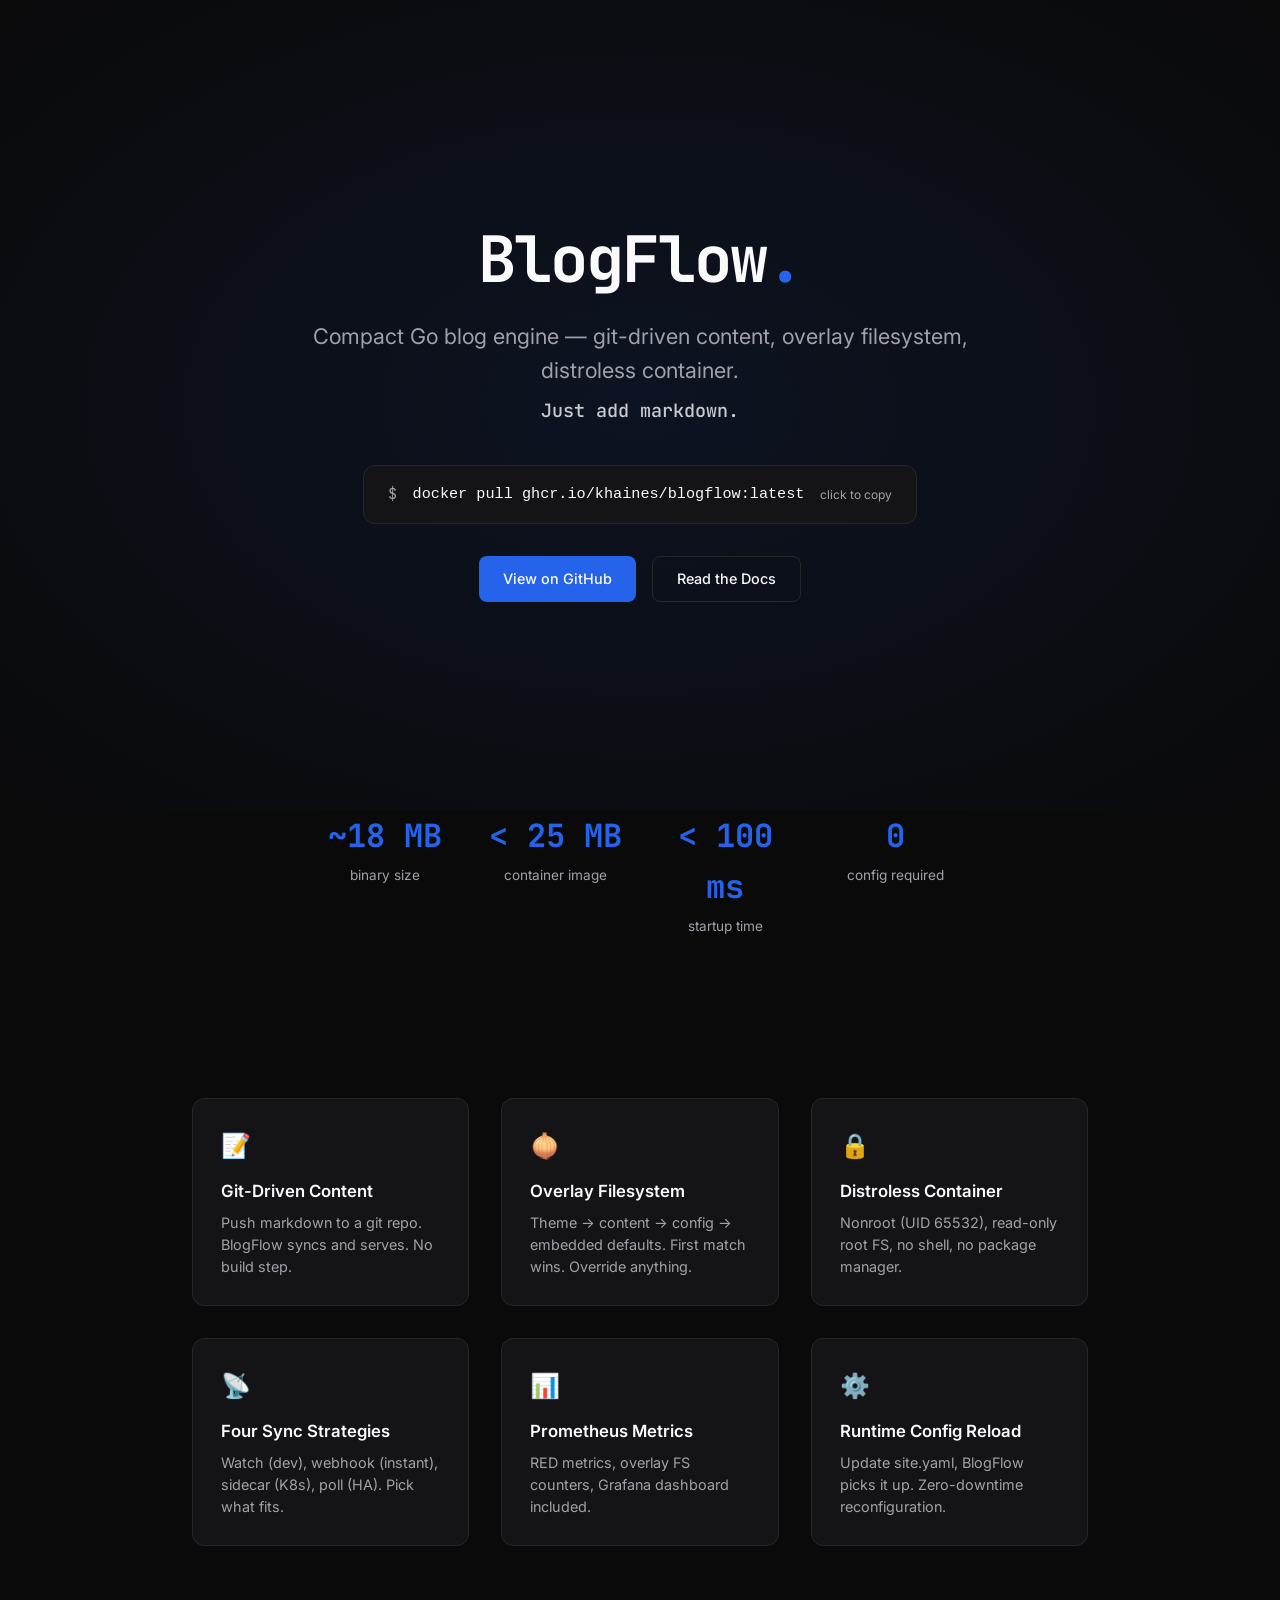
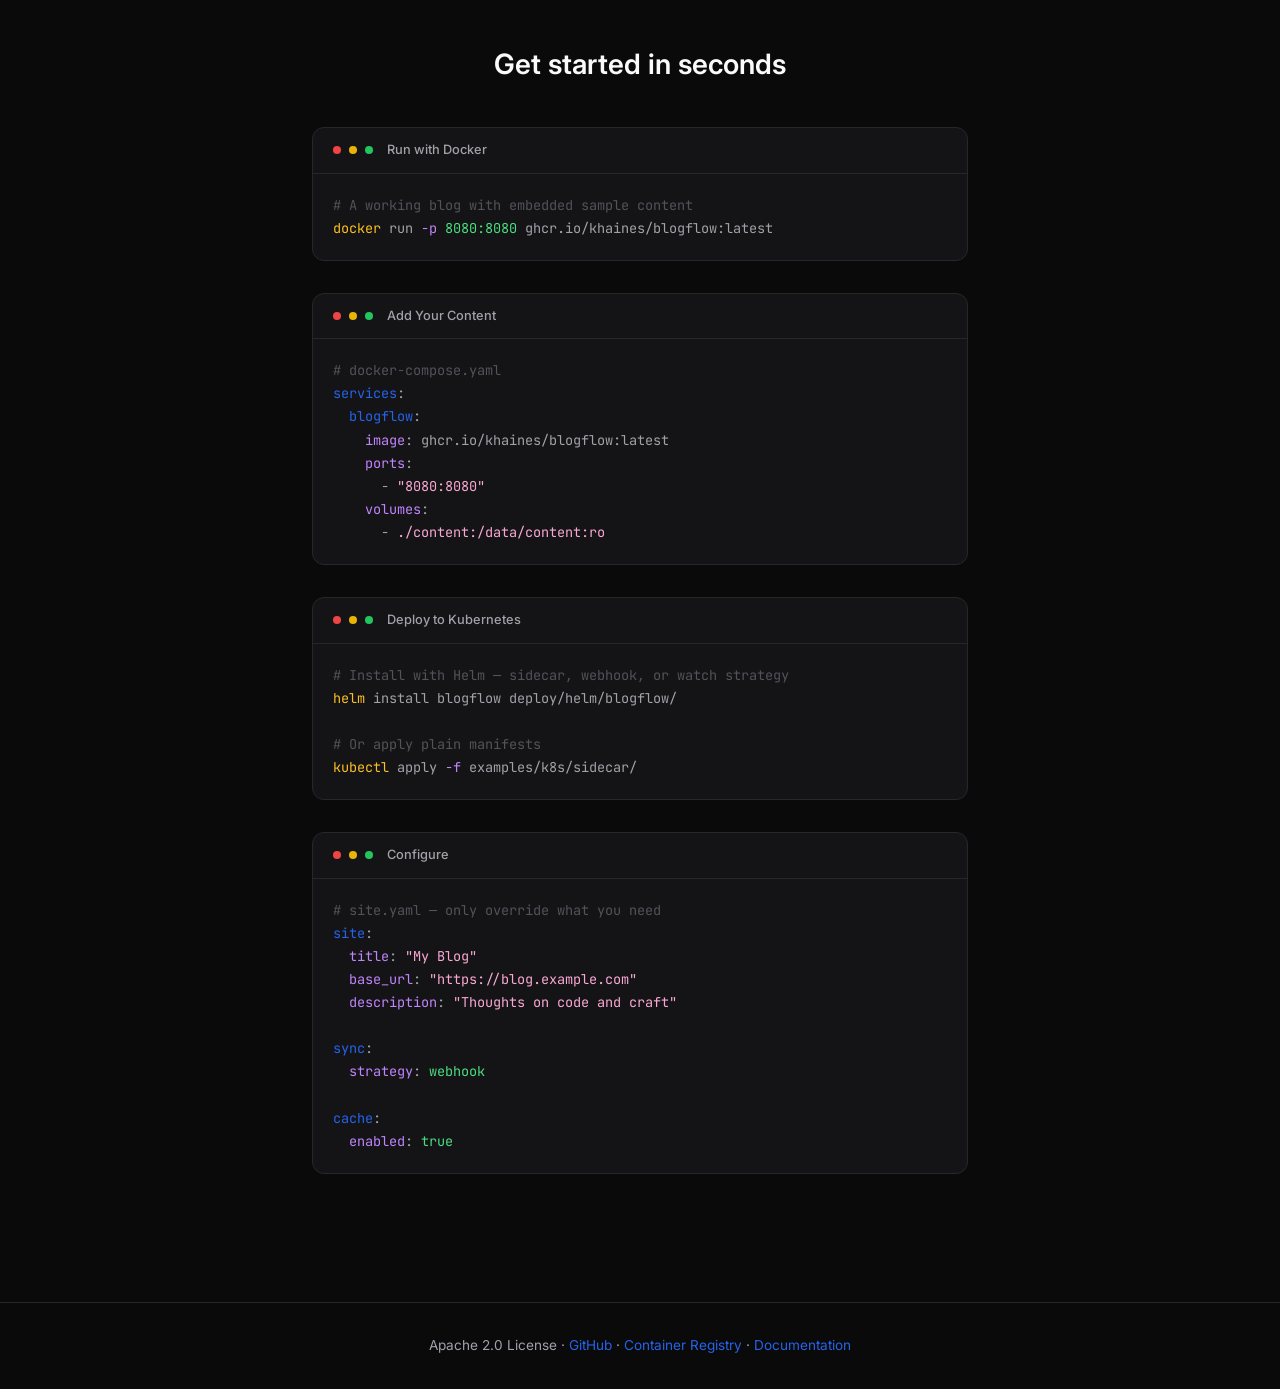
==== docs/index.html @ be2de3d0 "feat: add GitHub Pages landing page Single-page dark minimalist landing following the logfmt.net app" ====
<!DOCTYPE html>
<html lang="en">
<head>
  <meta charset="UTF-8">
  <meta name="viewport" content="width=device-width, initial-scale=1.0">
  <title>BlogFlow — Git-driven blog engine</title>
  <meta name="description" content="Compact Go blog engine — git-driven content, overlay filesystem, distroless container. Just add markdown.">
  <link rel="preconnect" href="https://fonts.googleapis.com">
  <link rel="preconnect" href="https://fonts.gstatic.com" crossorigin>
  <link href="https://fonts.googleapis.com/css2?family=JetBrains+Mono:wght@400;500;700&family=Inter:wght@400;500;600;700&display=swap" rel="stylesheet">
  <style>
    :root {
      --bg: #0a0a0b;
      --surface: #141416;
      --border: #27272a;
      --text: #fafafa;
      --muted: #a1a1aa;
      --accent: #2563eb;
      --accent-dim: rgba(37, 99, 235, 0.1);
      --green: #4ade80;
      --mono: 'JetBrains Mono', monospace;
      --sans: 'Inter', -apple-system, sans-serif;
    }

    * { margin: 0; padding: 0; box-sizing: border-box; }

    body {
      font-family: var(--sans);
      background: var(--bg);
      color: var(--text);
      line-height: 1.6;
      -webkit-font-smoothing: antialiased;
    }

    /* Hero */
    .hero {
      min-height: 90vh;
      display: flex;
      flex-direction: column;
      align-items: center;
      justify-content: center;
      padding: 2rem;
      text-align: center;
      position: relative;
      overflow: hidden;
    }

    .hero::before {
      content: '';
      position: absolute;
      top: -50%;
      left: -50%;
      width: 200%;
      height: 200%;
      background: radial-gradient(ellipse at 50% 50%, var(--accent-dim) 0%, transparent 50%);
      animation: pulse 8s ease-in-out infinite;
    }

    @keyframes pulse {
      0%, 100% { opacity: 0.3; transform: scale(1); }
      50% { opacity: 0.6; transform: scale(1.1); }
    }

    .hero-content { position: relative; z-index: 1; max-width: 720px; }

    .logo {
      font-family: var(--mono);
      font-size: clamp(2.5rem, 6vw, 4rem);
      font-weight: 700;
      letter-spacing: -0.03em;
      margin-bottom: 0.5rem;
    }

    .logo .dot { color: var(--accent); }

    .tagline {
      font-size: clamp(1.1rem, 2.5vw, 1.35rem);
      color: var(--muted);
      margin-bottom: 0.5rem;
      font-weight: 400;
    }

    .subtitle {
      font-size: clamp(1rem, 2vw, 1.15rem);
      color: var(--text);
      font-weight: 500;
      margin-bottom: 2.5rem;
      font-family: var(--mono);
      opacity: 0.8;
    }

    .install-box {
      background: var(--surface);
      border: 1px solid var(--border);
      border-radius: 12px;
      padding: 1rem 1.5rem;
      font-family: var(--mono);
      font-size: 0.95rem;
      display: inline-flex;
      align-items: center;
      gap: 1rem;
      margin-bottom: 2rem;
      cursor: pointer;
      transition: border-color 0.2s;
    }

    .install-box:hover { border-color: var(--accent); }

    .install-box code { color: var(--text); }
    .install-box .prompt { color: var(--muted); user-select: none; }
    .install-box .copy {
      color: var(--muted);
      font-size: 0.75rem;
      font-family: var(--sans);
      user-select: none;
    }

    .hero-links {
      display: flex;
      gap: 1rem;
      justify-content: center;
      flex-wrap: wrap;
    }

    .btn {
      display: inline-flex;
      align-items: center;
      gap: 0.5rem;
      padding: 0.65rem 1.5rem;
      border-radius: 8px;
      font-size: 0.9rem;
      font-weight: 500;
      text-decoration: none;
      transition: all 0.2s;
    }

    .btn-primary {
      background: var(--accent);
      color: var(--text);
    }
    .btn-primary:hover { opacity: 0.85; transform: translateY(-1px); }

    .btn-ghost {
      border: 1px solid var(--border);
      color: var(--text);
    }
    .btn-ghost:hover { border-color: var(--muted); background: var(--surface); }

    /* Metrics bar */
    .metrics {
      max-width: 720px;
      margin: 0 auto 4rem;
      padding: 0 2rem;
      display: grid;
      grid-template-columns: repeat(4, 1fr);
      gap: 1.5rem;
      text-align: center;
    }

    .metric-value {
      font-family: var(--mono);
      font-size: 2rem;
      font-weight: 700;
      color: var(--accent);
    }

    .metric-label {
      font-size: 0.85rem;
      color: var(--muted);
      margin-top: 0.25rem;
    }

    /* Features */
    .features {
      max-width: 960px;
      margin: 0 auto;
      padding: 6rem 2rem;
      display: grid;
      grid-template-columns: repeat(auto-fit, minmax(260px, 1fr));
      gap: 2rem;
    }

    .feature {
      background: var(--surface);
      border: 1px solid var(--border);
      border-radius: 12px;
      padding: 1.75rem;
      transition: border-color 0.2s;
    }

    .feature:hover { border-color: var(--accent); }

    .feature-icon {
      font-size: 1.5rem;
      margin-bottom: 0.75rem;
      display: block;
    }

    .feature h3 {
      font-size: 1.05rem;
      font-weight: 600;
      margin-bottom: 0.5rem;
    }

    .feature p {
      color: var(--muted);
      font-size: 0.9rem;
      line-height: 1.5;
    }

    /* Code examples */
    .examples {
      max-width: 720px;
      margin: 0 auto;
      padding: 0 2rem 6rem;
    }

    .examples h2 {
      text-align: center;
      font-size: 1.75rem;
      margin-bottom: 2.5rem;
      font-weight: 600;
    }

    .code-block {
      background: var(--surface);
      border: 1px solid var(--border);
      border-radius: 12px;
      overflow: hidden;
      margin-bottom: 2rem;
    }

    .code-block-header {
      padding: 0.75rem 1.25rem;
      font-size: 0.8rem;
      font-weight: 500;
      color: var(--muted);
      border-bottom: 1px solid var(--border);
      display: flex;
      align-items: center;
      gap: 0.5rem;
    }

    .code-block-header .dot-r { width: 8px; height: 8px; border-radius: 50%; background: #ef4444; }
    .code-block-header .dot-y { width: 8px; height: 8px; border-radius: 50%; background: #eab308; }
    .code-block-header .dot-g { width: 8px; height: 8px; border-radius: 50%; background: #22c55e; }

    .code-block pre {
      padding: 1.25rem;
      font-family: var(--mono);
      font-size: 0.85rem;
      line-height: 1.7;
      overflow-x: auto;
      color: var(--muted);
    }

    .code-block pre .kw { color: #c084fc; }
    .code-block pre .type { color: var(--accent); }
    .code-block pre .str { color: #f9a8d4; }
    .code-block pre .comment { color: #52525b; }
    .code-block pre .fn { color: #fbbf24; }
    .code-block pre .val { color: var(--green); }

    /* Footer */
    footer {
      border-top: 1px solid var(--border);
      padding: 2rem;
      text-align: center;
      color: var(--muted);
      font-size: 0.85rem;
    }

    footer a { color: var(--accent); text-decoration: none; }
    footer a:hover { text-decoration: underline; }

    @media (max-width: 600px) {
      .metrics { grid-template-columns: repeat(2, 1fr); gap: 1rem; }
      .install-box { font-size: 0.8rem; padding: 0.75rem 1rem; }
    }
  </style>
</head>
<body>

  <section class="hero">
    <div class="hero-content">
      <h1 class="logo">BlogFlow<span class="dot">.</span></h1>
      <p class="tagline">Compact Go blog engine — git-driven content, overlay filesystem, distroless container.</p>
      <p class="subtitle">Just add markdown.</p>

      <div class="install-box" onclick="navigator.clipboard.writeText('docker pull ghcr.io/khaines/blogflow:latest')">
        <span class="prompt">$</span>
        <code>docker pull ghcr.io/khaines/blogflow:latest</code>
        <span class="copy">click to copy</span>
      </div>

      <div class="hero-links">
        <a href="https://github.com/khaines/blogflow" class="btn btn-primary">
          View on GitHub
        </a>
        <a href="https://github.com/khaines/blogflow/blob/main/docs/deployment-guide.md" class="btn btn-ghost">
          Read the Docs
        </a>
      </div>
    </div>
  </section>

  <div class="metrics">
    <div>
      <div class="metric-value">~18 MB</div>
      <div class="metric-label">binary size</div>
    </div>
    <div>
      <div class="metric-value">&lt; 25 MB</div>
      <div class="metric-label">container image</div>
    </div>
    <div>
      <div class="metric-value">&lt; 100 ms</div>
      <div class="metric-label">startup time</div>
    </div>
    <div>
      <div class="metric-value">0</div>
      <div class="metric-label">config required</div>
    </div>
  </div>

  <section class="features">
    <div class="feature">
      <span class="feature-icon">📝</span>
      <h3>Git-Driven Content</h3>
      <p>Push markdown to a git repo. BlogFlow syncs and serves. No build step.</p>
    </div>
    <div class="feature">
      <span class="feature-icon">🧅</span>
      <h3>Overlay Filesystem</h3>
      <p>Theme → content → config → embedded defaults. First match wins. Override anything.</p>
    </div>
    <div class="feature">
      <span class="feature-icon">🔒</span>
      <h3>Distroless Container</h3>
      <p>Nonroot (UID 65532), read-only root FS, no shell, no package manager.</p>
    </div>
    <div class="feature">
      <span class="feature-icon">📡</span>
      <h3>Four Sync Strategies</h3>
      <p>Watch (dev), webhook (instant), sidecar (K8s), poll (HA). Pick what fits.</p>
    </div>
    <div class="feature">
      <span class="feature-icon">📊</span>
      <h3>Prometheus Metrics</h3>
      <p>RED metrics, overlay FS counters, Grafana dashboard included.</p>
    </div>
    <div class="feature">
      <span class="feature-icon">⚙️</span>
      <h3>Runtime Config Reload</h3>
      <p>Update site.yaml, BlogFlow picks it up. Zero-downtime reconfiguration.</p>
    </div>
  </section>

  <section class="examples">
    <h2>Get started in seconds</h2>

    <div class="code-block">
      <div class="code-block-header">
        <span class="dot-r"></span><span class="dot-y"></span><span class="dot-g"></span>
        &nbsp; Run with Docker
      </div>
      <pre><span class="comment"># A working blog with embedded sample content</span>
<span class="fn">docker</span> run <span class="kw">-p</span> <span class="val">8080:8080</span> ghcr.io/khaines/blogflow:latest</pre>
    </div>

    <div class="code-block">
      <div class="code-block-header">
        <span class="dot-r"></span><span class="dot-y"></span><span class="dot-g"></span>
        &nbsp; Add Your Content
      </div>
      <pre><span class="comment"># docker-compose.yaml</span>
<span class="type">services</span>:
  <span class="type">blogflow</span>:
    <span class="kw">image</span>: ghcr.io/khaines/blogflow:latest
    <span class="kw">ports</span>:
      - <span class="str">"8080:8080"</span>
    <span class="kw">volumes</span>:
      - <span class="str">./content:/data/content:ro</span></pre>
    </div>

    <div class="code-block">
      <div class="code-block-header">
        <span class="dot-r"></span><span class="dot-y"></span><span class="dot-g"></span>
        &nbsp; Deploy to Kubernetes
      </div>
      <pre><span class="comment"># Install with Helm — sidecar, webhook, or watch strategy</span>
<span class="fn">helm</span> install blogflow deploy/helm/blogflow/

<span class="comment"># Or apply plain manifests</span>
<span class="fn">kubectl</span> apply <span class="kw">-f</span> examples/k8s/sidecar/</pre>
    </div>

    <div class="code-block">
      <div class="code-block-header">
        <span class="dot-r"></span><span class="dot-y"></span><span class="dot-g"></span>
        &nbsp; Configure
      </div>
      <pre><span class="comment"># site.yaml — only override what you need</span>
<span class="type">site</span>:
  <span class="kw">title</span>: <span class="str">"My Blog"</span>
  <span class="kw">base_url</span>: <span class="str">"https://blog.example.com"</span>
  <span class="kw">description</span>: <span class="str">"Thoughts on code and craft"</span>

<span class="type">sync</span>:
  <span class="kw">strategy</span>: <span class="val">webhook</span>

<span class="type">cache</span>:
  <span class="kw">enabled</span>: <span class="val">true</span></pre>
    </div>
  </section>

  <footer>
    <p>
      Apache 2.0 License ·
      <a href="https://github.com/khaines/blogflow">GitHub</a> ·
      <a href="https://github.com/khaines/blogflow/pkgs/container/blogflow">Container Registry</a> ·
      <a href="https://github.com/khaines/blogflow/blob/main/docs/deployment-guide.md">Documentation</a>
    </p>
  </footer>

</body>
</html>
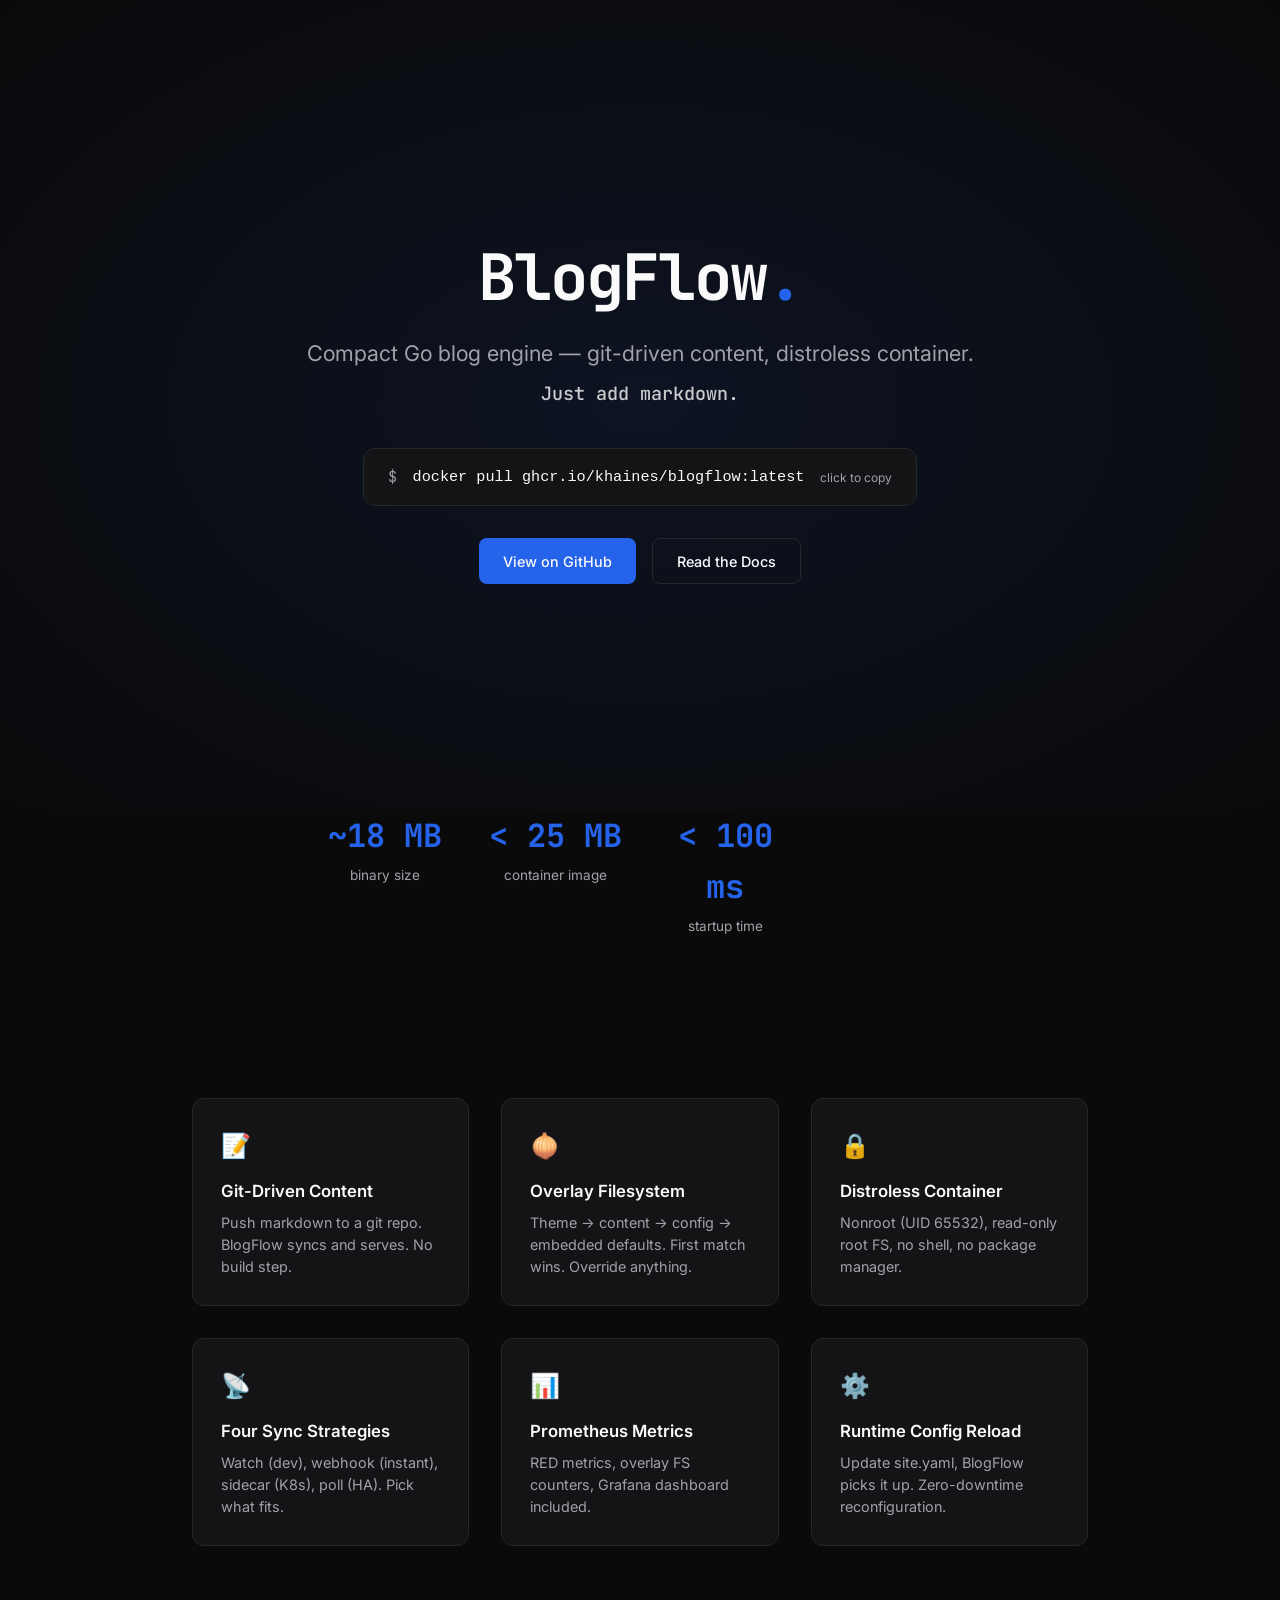
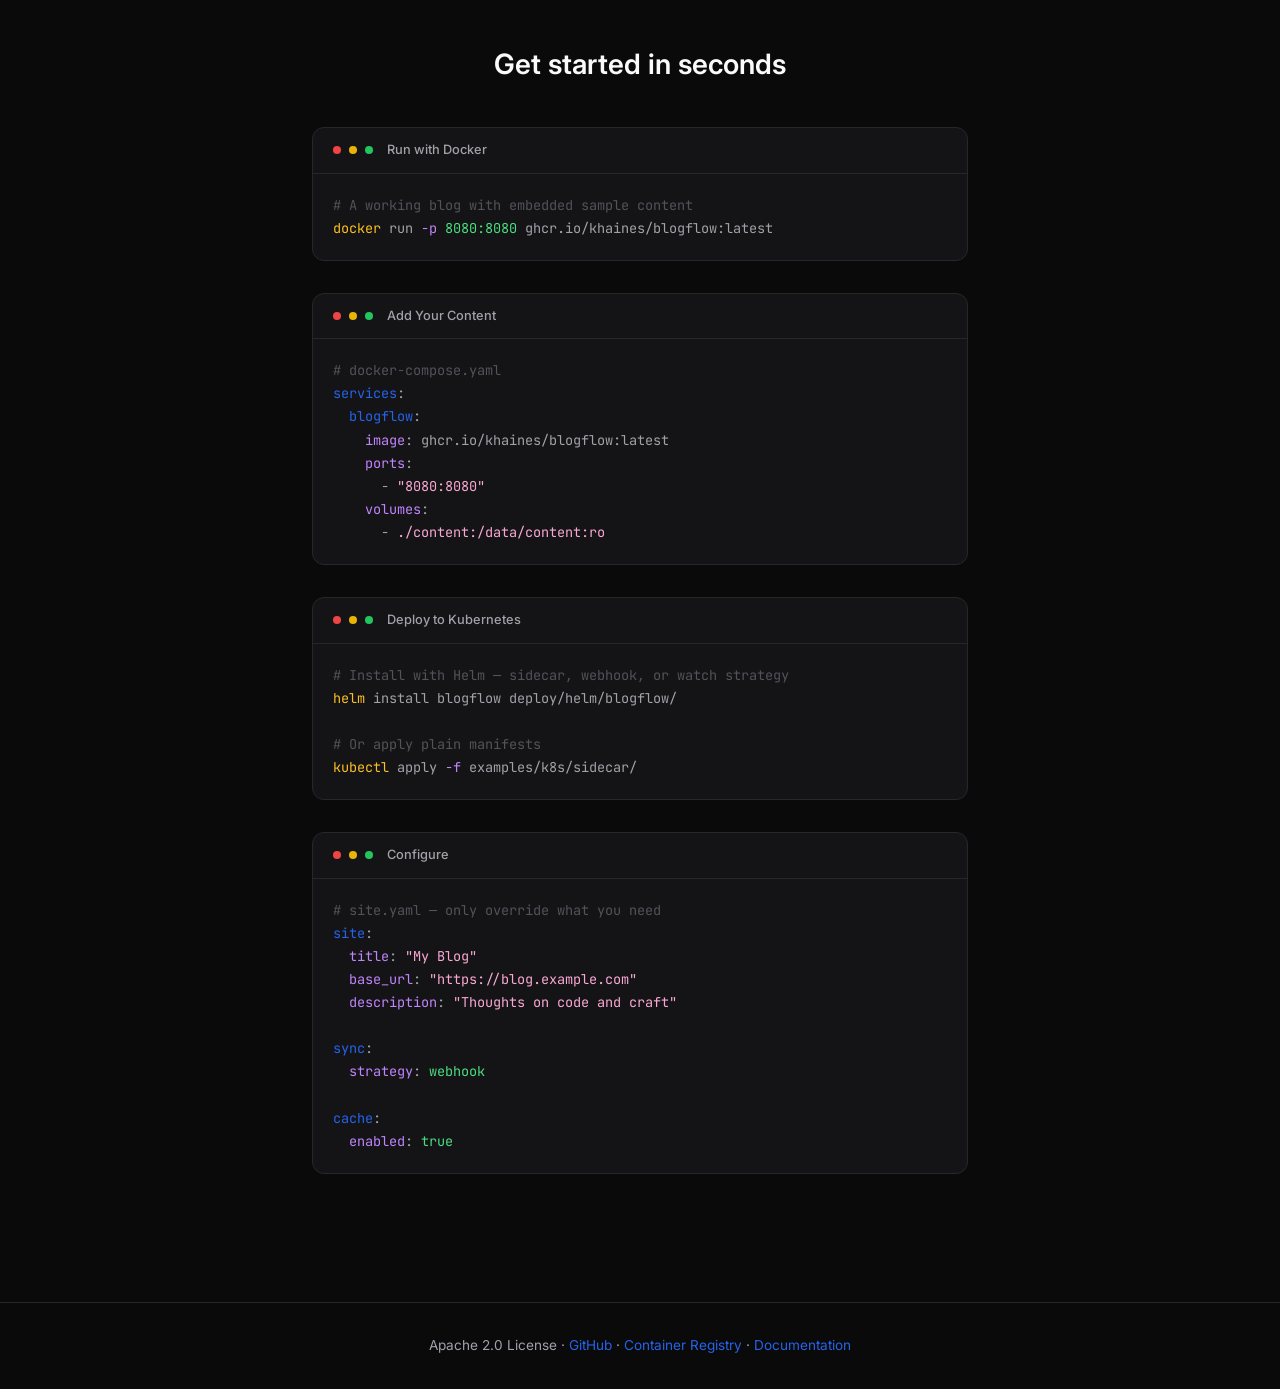
==== commit 5b4b60d5: "fix: update landing page title, tagline, and metrics - Title: blogflow.io - Tagline: removed "overla" ====
--- a/docs/index.html
+++ b/docs/index.html
@@ -3,8 +3,8 @@
 <head>
   <meta charset="UTF-8">
   <meta name="viewport" content="width=device-width, initial-scale=1.0">
-  <title>BlogFlow — Git-driven blog engine</title>
-  <meta name="description" content="Compact Go blog engine — git-driven content, overlay filesystem, distroless container. Just add markdown.">
+  <title>blogflow.io — Git-driven blog engine</title>
+  <meta name="description" content="Compact Go blog engine — git-driven content, distroless container. Just add markdown.">
   <link rel="preconnect" href="https://fonts.googleapis.com">
   <link rel="preconnect" href="https://fonts.gstatic.com" crossorigin>
   <link href="https://fonts.googleapis.com/css2?family=JetBrains+Mono:wght@400;500;700&family=Inter:wght@400;500;600;700&display=swap" rel="stylesheet">
@@ -284,7 +284,7 @@
   <section class="hero">
     <div class="hero-content">
       <h1 class="logo">BlogFlow<span class="dot">.</span></h1>
-      <p class="tagline">Compact Go blog engine — git-driven content, overlay filesystem, distroless container.</p>
+      <p class="tagline">Compact Go blog engine — git-driven content, distroless container.</p>
       <p class="subtitle">Just add markdown.</p>
 
       <div class="install-box" onclick="navigator.clipboard.writeText('docker pull ghcr.io/khaines/blogflow:latest')">
@@ -316,10 +316,6 @@
     <div>
       <div class="metric-value">&lt; 100 ms</div>
       <div class="metric-label">startup time</div>
-    </div>
-    <div>
-      <div class="metric-value">0</div>
-      <div class="metric-label">config required</div>
     </div>
   </div>
 
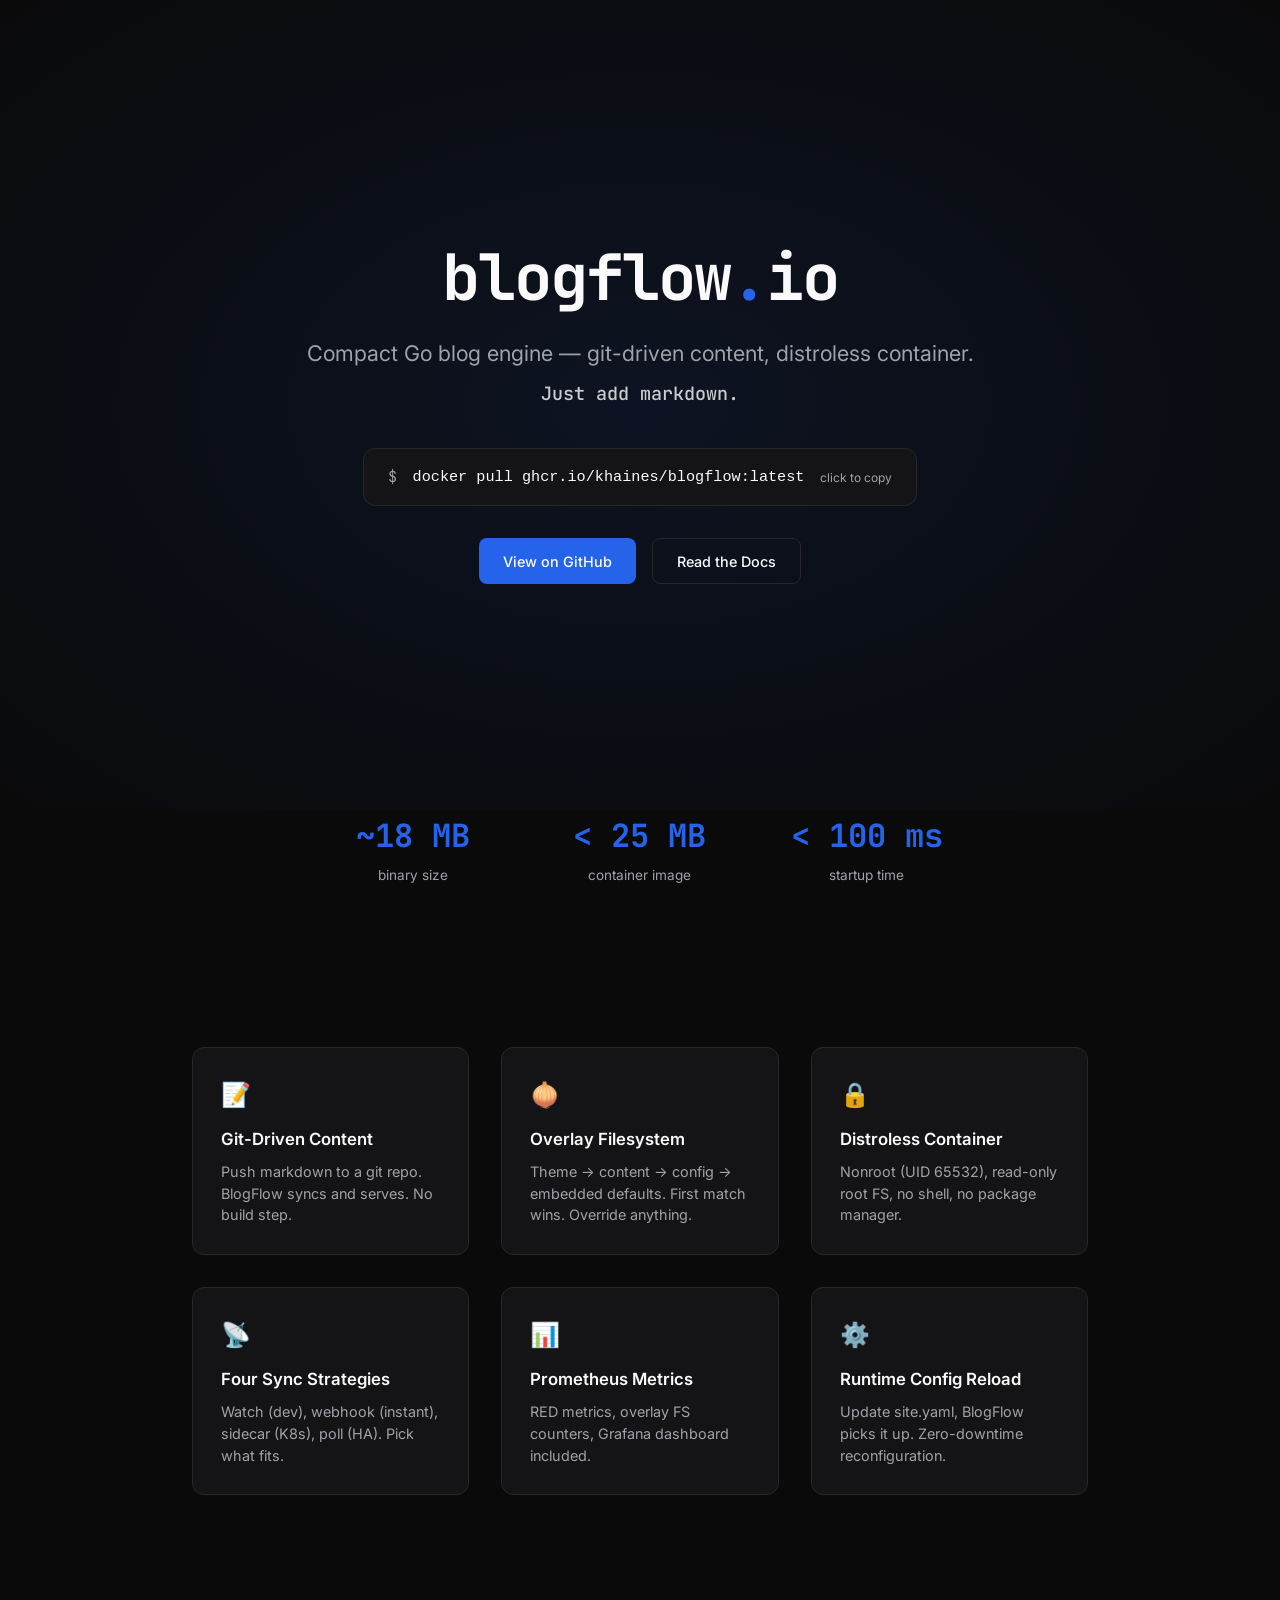
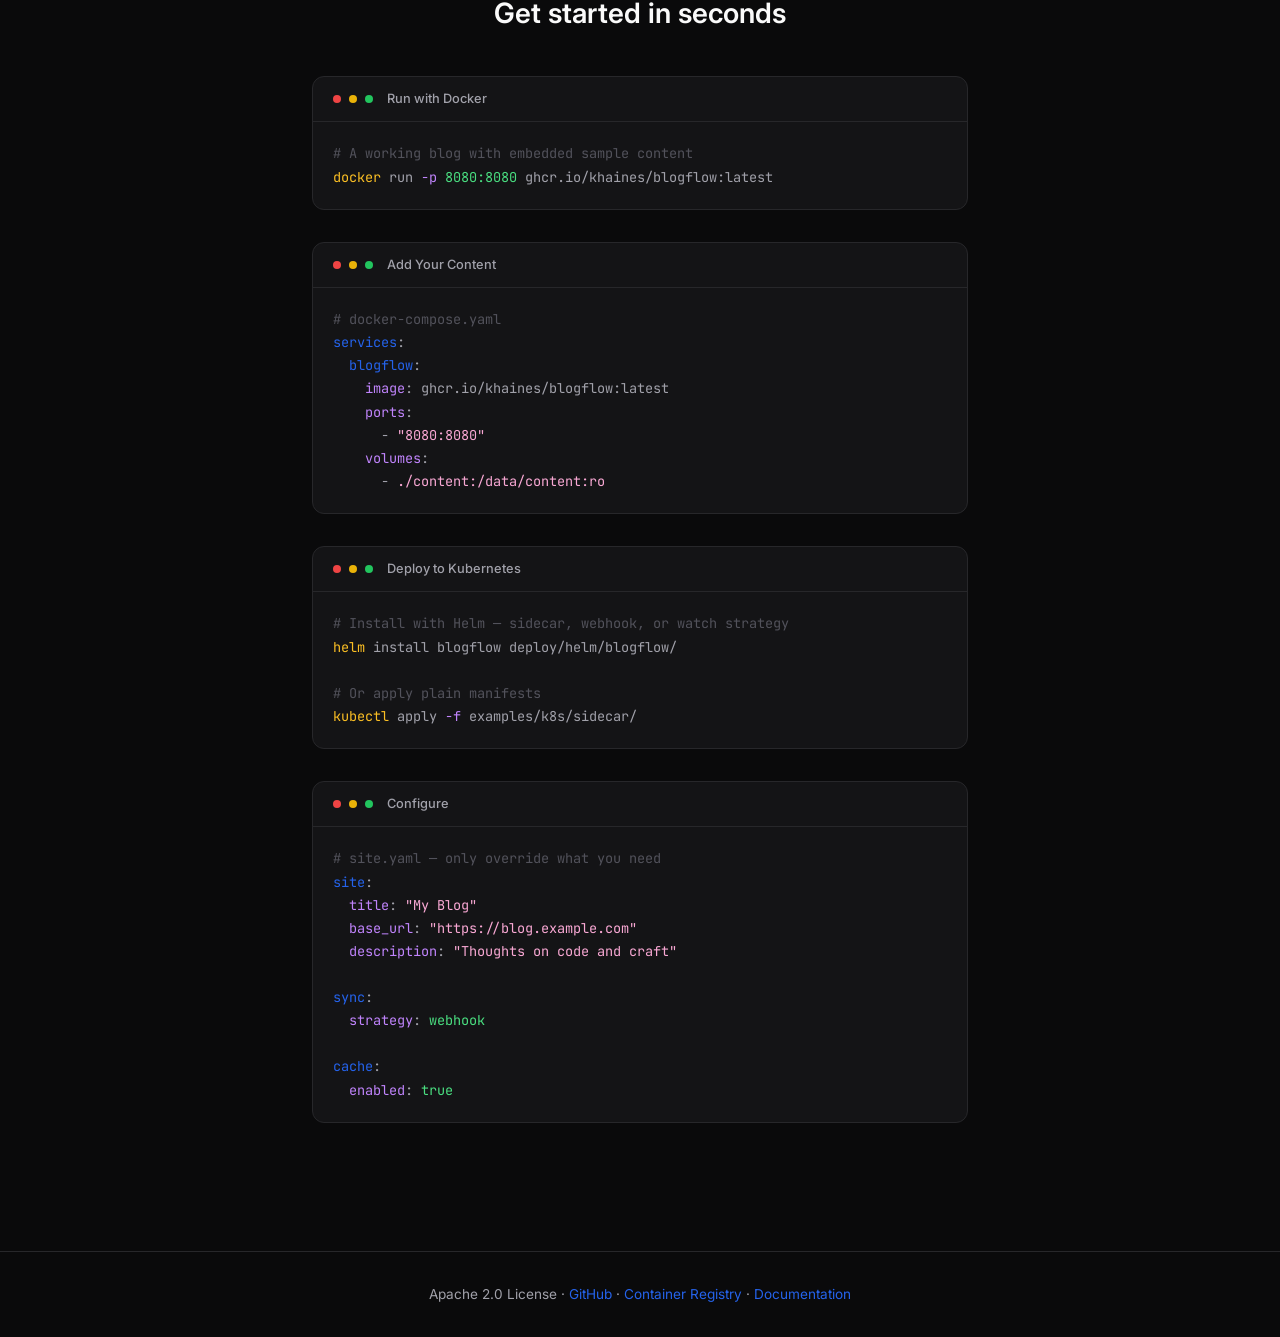
==== commit 8e1fde1f: "fix: landing page — blogflow.io title, centered metrics, no-wrap - Logo text: BlogFlow. → blogflow.i" ====
--- a/docs/index.html
+++ b/docs/index.html
@@ -152,9 +152,10 @@
       margin: 0 auto 4rem;
       padding: 0 2rem;
       display: grid;
-      grid-template-columns: repeat(4, 1fr);
+      grid-template-columns: repeat(3, 1fr);
       gap: 1.5rem;
       text-align: center;
+      justify-items: center;
     }
 
     .metric-value {
@@ -162,6 +163,7 @@
       font-size: 2rem;
       font-weight: 700;
       color: var(--accent);
+      white-space: nowrap;
     }
 
     .metric-label {
@@ -274,7 +276,7 @@
     footer a:hover { text-decoration: underline; }
 
     @media (max-width: 600px) {
-      .metrics { grid-template-columns: repeat(2, 1fr); gap: 1rem; }
+      .metrics { grid-template-columns: 1fr; gap: 1rem; }
       .install-box { font-size: 0.8rem; padding: 0.75rem 1rem; }
     }
   </style>
@@ -283,7 +285,7 @@
 
   <section class="hero">
     <div class="hero-content">
-      <h1 class="logo">BlogFlow<span class="dot">.</span></h1>
+      <h1 class="logo">blogflow<span class="dot">.</span>io</h1>
       <p class="tagline">Compact Go blog engine — git-driven content, distroless container.</p>
       <p class="subtitle">Just add markdown.</p>
 
